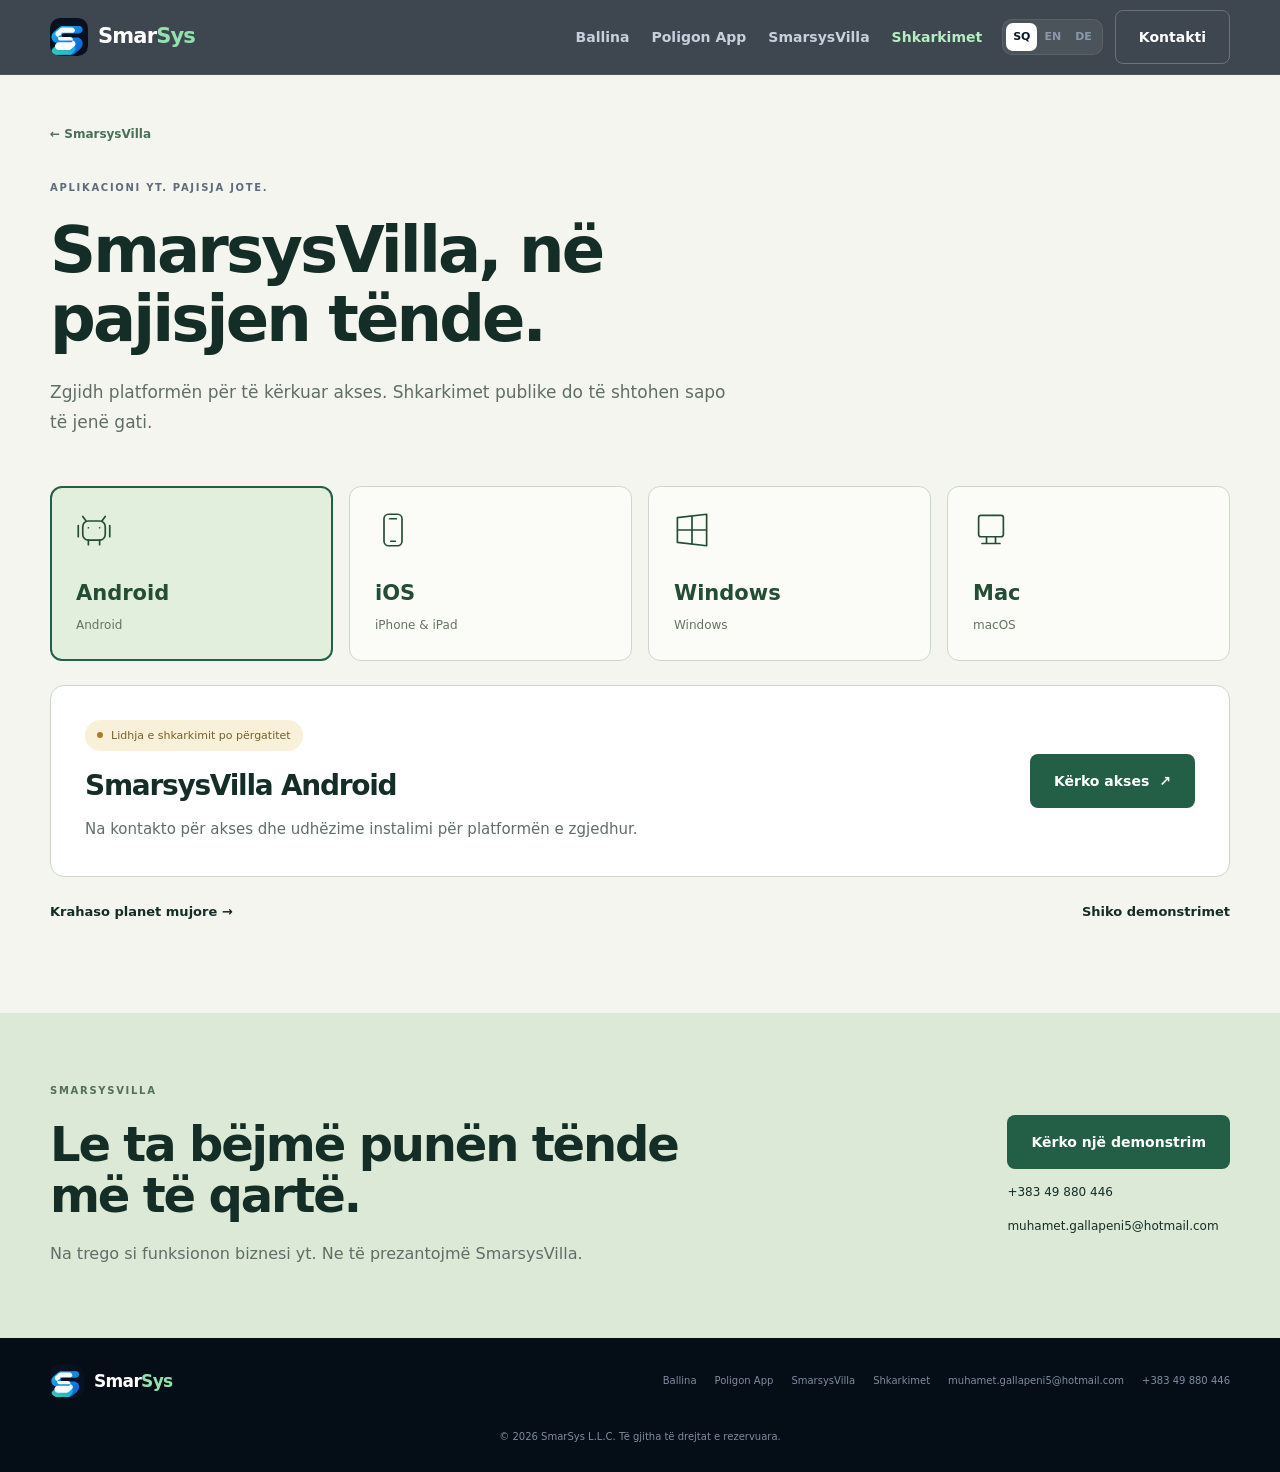
==== downloads.html @ 739d5912 "add villas info" ====
<!doctype html>
<html lang="sq">
<head>
  <meta charset="utf-8" />
  <meta name="viewport" content="width=device-width,initial-scale=1" />
  <meta name="theme-color" content="#07111f" />
  <meta name="description" content="Zgjidh Android, iOS, Windows ose Mac dhe kërko akses në SmarsysVilla." />
  <meta property="og:title" content="SmarsysVilla | Android, iOS, Windows & Mac" />
  <meta property="og:description" content="Zgjidh Android, iOS, Windows ose Mac dhe kërko akses në SmarsysVilla." />
  <meta property="og:type" content="website" />
  <meta property="og:image" content="assets/villa/desktop.jpg" />
  <title>SmarsysVilla | Android, iOS, Windows & Mac</title>
  <link rel="icon" href="assets/logo-mark.svg" type="image/svg+xml" />
  <link rel="stylesheet" href="assets/styles.css" />
  <link rel="stylesheet" href="assets/marketing.css" />
</head>
<body class="marketing-page">
  <a class="skip-link" href="#main">Skip to content</a>

  <header class="site-header" id="top">
    <div class="container nav-wrap">
      <a class="brand" href="index.html" aria-label="SmarSys home">
        <img src="assets/logo-mark.svg" alt="SmarSys logo" width="38" height="38" />
        <span>Smar<span class="brand-accent">Sys</span></span>
      </a>

      <nav class="desktop-nav" aria-label="Primary navigation"><a href="index.html" data-i18n="navHome">Ballina</a><a href="poligon.html">Poligon App</a><a href="villa.html">SmarsysVilla</a><a href="downloads.html" aria-current="page" data-i18n="downloadsNav">Shkarkimet</a></nav>

      <div class="nav-actions">
        <div class="language-switcher" aria-label="Language selector">
          <button type="button" data-lang="sq" class="active">SQ</button>
          <button type="button" data-lang="en">EN</button>
          <button type="button" data-lang="de">DE</button>
        </div>
        <a class="btn btn-small btn-outline desktop-cta" href="#contact" data-i18n="navContact">Kontakti</a>
        <button class="menu-toggle" type="button" aria-label="Open menu" aria-expanded="false">
          <span></span><span></span>
        </button>
      </div>
    </div>

    <div class="mobile-menu" hidden><a href="index.html" data-i18n="navHome">Ballina</a><a href="poligon.html">Poligon App</a><a href="villa.html">SmarsysVilla</a><a href="downloads.html" aria-current="page" data-i18n="downloadsNav">Shkarkimet</a><a href="#contact" data-i18n="navContact">Kontakti</a></div>
  </header>

  <main id="main"><section class="download-section"><div class="container"><a class="back-link" href="villa.html">← SmarsysVilla</a><div class="section-heading"><div class="eyebrow light"><span data-i18n="downloadEyebrow">APLIKACIONI YT. PAJISJA JOTE.</span></div><h1 data-i18n="downloadTitle">SmarsysVilla, në pajisjen tënde.</h1><p data-i18n="downloadLead">Zgjidh platformën për të kërkuar akses. Shkarkimet publike do të shtohen sapo të jenë gati.</p></div><div class="platform-grid" role="group" aria-label="Platform"><button class="platform-choice selected" type="button" data-platform="android" aria-pressed="true"><span class="platform-icon" aria-hidden="true"><svg viewBox="0 0 32 32" width="36" height="36" fill="none" stroke="currentColor" stroke-width="1.5" stroke-linecap="round" stroke-linejoin="round"><rect x="6" y="8" width="20" height="17" rx="5"/><path d="m9 8-3-4m17 4 3-4M11 14h.01M21 14h.01M11 25v4m10-4v4M2 12v10m28-10v10"/></svg></span><strong>Android</strong><small>Android</small></button><button class="platform-choice" type="button" data-platform="ios" aria-pressed="false"><span class="platform-icon" aria-hidden="true"><svg viewBox="0 0 32 32" width="36" height="36" fill="none" stroke="currentColor" stroke-width="1.5" stroke-linecap="round" stroke-linejoin="round"><rect x="8" y="2" width="16" height="28" rx="4"/><path d="M13 6h6m-5 20h4"/></svg></span><strong>iOS</strong><small>iPhone & iPad</small></button><button class="platform-choice" type="button" data-platform="windows" aria-pressed="false"><span class="platform-icon" aria-hidden="true"><svg viewBox="0 0 32 32" width="36" height="36" fill="none" stroke="currentColor" stroke-width="1.5" stroke-linecap="round" stroke-linejoin="round"><path d="M3 5 29 2v28L3 27ZM16 4v24M3 16h26"/></svg></span><strong>Windows</strong><small>Windows</small></button><button class="platform-choice" type="button" data-platform="mac" aria-pressed="false"><span class="platform-icon" aria-hidden="true"><svg viewBox="0 0 32 32" width="36" height="36" fill="none" stroke="currentColor" stroke-width="1.5" stroke-linecap="round" stroke-linejoin="round"><rect x="5" y="3" width="22" height="19" rx="2"/><path d="M12 22v6m8-6v6M8 28h16"/></svg></span><strong>Mac</strong><small>macOS</small></button></div><div class="download-panel"><div><span class="availability"><i></i><span data-i18n="downloadPending">Lidhja e shkarkimit po përgatitet</span></span><h2>SmarsysVilla <span id="platform-name">Android</span></h2><p data-i18n="downloadPanelText">Na kontakto për akses dhe udhëzime instalimi për platformën e zgjedhur.</p></div><a id="platform-request" class="btn btn-primary" href="mailto:muhamet.gallapeni5@hotmail.com?subject=SmarsysVilla%20Android%20access"><span data-i18n="requestAccess">Kërko akses</span> ↗</a><span id="platform-announcement" class="sr-only" role="status"></span></div><div class="download-bottom"><a href="villa.html#pricing"><span data-i18n="comparePlans">Krahaso planet mujore →</span></a><a href="villa.html#demos" data-i18n="villaWatch">Shiko demonstrimet</a></div></div></section><section class="villa-contact" id="contact"><div class="container"><div><div class="eyebrow">SMARSYSVILLA</div><h2 data-i18n="villaCta">Le ta bëjmë punën tënde më të qartë.</h2><p data-i18n="villaCtaLead">Na trego si funksionon biznesi yt. Ne të prezantojmë SmarsysVilla.</p></div><div class="villa-contact-actions"><a class="btn btn-primary" href="mailto:muhamet.gallapeni5@hotmail.com?subject=SmarsysVilla%20Demo"><span data-i18n="villaRequestDemo">Kërko një demonstrim</span></a><a href="tel:+38349880446">+383 49 880 446</a><a href="mailto:muhamet.gallapeni5@hotmail.com">muhamet.gallapeni5@hotmail.com</a></div></div></section></main>

  <footer>
    <div class="container footer-grid">
      <a class="brand footer-brand" href="index.html"><img src="assets/logo-mark.svg" alt="SmarSys logo" width="34" height="34" /><span>Smar<span class="brand-accent">Sys</span></span></a>
      <p><span>© <span id="year"></span> SmarSys L.L.C.</span> <span data-i18n="footerRights">Të gjitha të drejtat e rezervuara.</span></p>
      <div class="footer-links"><a href="index.html" data-i18n="navHome">Ballina</a><a href="poligon.html">Poligon App</a><a href="villa.html">SmarsysVilla</a><a href="downloads.html" aria-current="page" data-i18n="downloadsNav">Shkarkimet</a><a href="mailto:muhamet.gallapeni5@hotmail.com">muhamet.gallapeni5@hotmail.com</a><a href="tel:+38349880446">+383 49 880 446</a></div>
    </div>
  </footer>

  <script src="assets/marketing-content.js" defer></script>
  <script src="assets/app.js" defer></script>
  <script src="assets/marketing.js" defer></script>
</body>
</html>
---- assets/styles.css ----
:root{
  --bg:#f5f7fa;--surface:#fff;--ink:#0b1625;--muted:#667386;--line:#dfe5ec;
  --navy:#07111f;--navy-2:#0c1b2e;--accent:#33d0a5;--accent-2:#79f2cc;
  --shadow:0 24px 70px rgba(6,17,31,.16);--radius:24px;--container:1180px;
}
*{box-sizing:border-box}html{scroll-behavior:smooth}body{margin:0;font-family:Inter,ui-sans-serif,system-ui,-apple-system,BlinkMacSystemFont,"Segoe UI",sans-serif;background:var(--bg);color:var(--ink);line-height:1.6;-webkit-font-smoothing:antialiased}img,video{max-width:100%;display:block}a{color:inherit;text-decoration:none}button{font:inherit}.container{width:min(var(--container),calc(100% - 40px));margin-inline:auto}.skip-link{position:fixed;left:12px;top:-60px;background:#fff;padding:10px 14px;border-radius:10px;z-index:1000}.skip-link:focus{top:12px}.site-header{position:fixed;inset:0 0 auto;z-index:100;background:rgba(7,17,31,.77);backdrop-filter:blur(18px);border-bottom:1px solid rgba(255,255,255,.07)}.nav-wrap{height:74px;display:flex;align-items:center;justify-content:space-between;gap:24px}.brand{display:flex;align-items:center;gap:10px;color:#fff;font-weight:800;font-size:21px;letter-spacing:-.04em}.brand img{border-radius:10px}.brand-accent{color:var(--accent)}.desktop-nav{display:flex;gap:30px;margin-left:auto}.desktop-nav a{color:#c6d0dc;font-size:14px;font-weight:650;transition:.2s}.desktop-nav a:hover{color:#fff}.nav-actions{display:flex;align-items:center;gap:12px}.language-switcher{display:flex;padding:3px;background:rgba(255,255,255,.07);border:1px solid rgba(255,255,255,.08);border-radius:10px}.language-switcher button{border:0;background:transparent;color:#8998aa;font-size:11px;font-weight:800;padding:5px 7px;border-radius:7px;cursor:pointer}.language-switcher button.active{background:#fff;color:#0a1726}.btn{display:inline-flex;align-items:center;justify-content:center;gap:10px;border-radius:12px;padding:13px 19px;font-size:14px;font-weight:800;transition:.25s;border:1px solid transparent}.btn:hover{transform:translateY(-2px)}.btn-small{padding:9px 14px}.btn-outline{border-color:rgba(255,255,255,.24);color:#fff}.btn-primary{background:var(--accent);color:#05221b;box-shadow:0 12px 30px rgba(51,208,165,.21)}.btn-ghost{border-color:rgba(255,255,255,.2);color:#fff}.btn-light{background:#fff;color:#081423}.menu-toggle{display:none;background:transparent;border:0;width:40px;height:40px;padding:9px;cursor:pointer}.menu-toggle span{display:block;height:2px;background:#fff;margin:6px 0}.mobile-menu{background:#0a1727;padding:8px 20px 18px;border-top:1px solid rgba(255,255,255,.08)}.mobile-menu a{display:block;color:#dbe3eb;padding:11px 0;border-bottom:1px solid rgba(255,255,255,.06)}
.section-dark{background:var(--navy);color:#fff}.hero{min-height:760px;padding:150px 0 95px;position:relative;overflow:hidden}.hero:before{content:"";position:absolute;inset:0;background-image:linear-gradient(rgba(255,255,255,.025) 1px,transparent 1px),linear-gradient(90deg,rgba(255,255,255,.025) 1px,transparent 1px);background-size:44px 44px;mask-image:linear-gradient(to bottom,black,transparent 90%)}.hero-glow{position:absolute;border-radius:50%;filter:blur(80px);opacity:.2}.hero-glow-one{width:420px;height:420px;background:#2ce3b1;right:-140px;top:180px}.hero-glow-two{width:280px;height:280px;background:#1661ff;left:-160px;top:210px}.hero-grid{position:relative;display:grid;grid-template-columns:.95fr 1.2fr;gap:68px;align-items:center}.eyebrow{display:flex;align-items:center;gap:9px;color:#a9b8c8;text-transform:uppercase;letter-spacing:.16em;font-size:11px;font-weight:800;margin-bottom:20px}.eyebrow.light{color:#5d6b7d}.dot{width:7px;height:7px;background:var(--accent);border-radius:50%;box-shadow:0 0 0 5px rgba(51,208,165,.12)}.hero h1{font-size:clamp(44px,5.7vw,74px);line-height:1.02;letter-spacing:-.055em;margin:0 0 26px;max-width:720px}.gradient-text{background:linear-gradient(100deg,#fff 0%,#8df7d8 60%,#54ddba 100%);-webkit-background-clip:text;color:transparent}.hero-lead{font-size:18px;color:#aab7c5;max-width:620px;margin:0 0 32px}.hero-actions{display:flex;gap:12px;flex-wrap:wrap}.hero-meta{display:flex;gap:24px;flex-wrap:wrap;margin-top:30px;color:#8fa0b2;font-size:12px}.hero-meta span{display:flex;gap:7px;align-items:center}.hero-meta i{font-style:normal;color:var(--accent)}.hero-product{position:relative;padding:35px 0}.product-window{background:#fff;border:1px solid rgba(255,255,255,.15);border-radius:18px;overflow:hidden;box-shadow:0 40px 100px rgba(0,0,0,.45);transform:perspective(1200px) rotateY(-3deg) rotateX(1deg)}.window-bar{height:42px;background:#eaf0f5;display:flex;align-items:center;padding:0 14px;color:#657487;font-size:11px;font-weight:700;position:relative}.window-dots{display:flex;gap:5px;margin-right:auto}.window-dots span{width:8px;height:8px;border-radius:50%;background:#b8c2cd}.window-status{margin-left:auto;display:flex;align-items:center;gap:5px}.window-status i{width:6px;height:6px;border-radius:50%;background:#33c97c}.product-window img{aspect-ratio:16/9;object-fit:cover}.floating-card{position:absolute;background:rgba(10,24,40,.94);border:1px solid rgba(255,255,255,.13);box-shadow:0 18px 45px rgba(0,0,0,.28);backdrop-filter:blur(15px);border-radius:14px;padding:12px 14px;color:#fff;display:flex;align-items:center;gap:11px}.floating-card strong{display:block;font-size:12px}.floating-card small{display:block;color:#8fa0b2;font-size:10px;margin-top:2px}.nfc-card{right:-18px;bottom:5px}.speed-card{left:-28px;top:7px}.feature-icon.mini{width:28px;height:28px;border-radius:8px;font-size:12px}.pulse{width:7px;height:7px;border-radius:50%;background:var(--accent);box-shadow:0 0 0 6px rgba(51,208,165,.12)}.speed-number{font-size:26px;font-weight:900;color:var(--accent);letter-spacing:-.07em}.proof-strip{background:#0b1829;color:#fff;border-top:1px solid rgba(255,255,255,.06)}.proof-grid{display:grid;grid-template-columns:repeat(3,1fr)}.proof-grid>div{padding:27px 28px;border-right:1px solid rgba(255,255,255,.07)}.proof-grid>div:first-child{padding-left:0}.proof-grid>div:last-child{border-right:0}.proof-grid strong{display:block;font-size:13px}.proof-grid span{display:block;color:#7f90a3;font-size:11px;margin-top:3px}
.section{padding:105px 0}.split-heading{display:grid;grid-template-columns:1.1fr .75fr;gap:80px;align-items:end;margin-bottom:48px}.split-heading h2,.center-heading h2,.nfc-copy h2,.company-copy h2{font-size:clamp(34px,4.2vw,56px);line-height:1.07;letter-spacing:-.045em;margin:0}.split-heading>p,.section-lead,.company-copy>p{color:var(--muted);font-size:16px;margin:0}.product-story{display:grid;grid-template-columns:1fr 1fr;gap:20px}.story-card{background:#fff;border:1px solid var(--line);border-radius:var(--radius);overflow:hidden;box-shadow:0 12px 34px rgba(25,40,58,.06)}.story-large{grid-column:1/-1;display:grid;grid-template-columns:.7fr 1.3fr;align-items:center}.story-copy{padding:32px}.story-card h3{font-size:22px;margin:8px 0 10px;letter-spacing:-.025em}.story-card p{color:var(--muted);margin:0;font-size:14px}.story-card img{width:100%;aspect-ratio:16/9;object-fit:cover;border-top:1px solid var(--line)}.story-large img{height:100%;border-left:1px solid var(--line);border-top:0}.step-number{font-size:12px;color:#2d987d;font-weight:900;letter-spacing:.12em}
.nfc-section{background:#edf3f3;overflow:hidden}.nfc-grid{display:grid;grid-template-columns:1fr 1fr;gap:100px;align-items:center}.phone-scene{position:relative;min-height:530px;display:flex;align-items:center;justify-content:center}.phone{width:252px;background:#07111f;border-radius:38px;padding:10px;box-shadow:0 28px 80px rgba(8,23,36,.23);border:1px solid #29394c}.phone-screen{height:500px;background:linear-gradient(165deg,#101f31,#081321);border-radius:30px;color:#fff;padding:18px;display:flex;flex-direction:column;align-items:center;position:relative}.phone-speaker{position:absolute;z-index:2;width:72px;height:20px;background:#07111f;border-radius:0 0 14px 14px;top:10px}.phone-top{width:100%;display:flex;justify-content:space-between;font-size:8px;color:#8393a5}.nfc-wave{width:145px;height:180px;position:relative;margin:48px 0 16px;display:flex;align-items:center;justify-content:center}.nfc-wave>span{position:absolute;border:1px solid rgba(51,208,165,.28);border-radius:50%}.nfc-wave>span:nth-child(1){width:170px;height:170px}.nfc-wave>span:nth-child(2){width:125px;height:125px}.nfc-wave>span:nth-child(3){width:86px;height:86px}.id-mini{width:120px;height:76px;border-radius:9px;background:#e9edf2;color:#142235;display:grid;grid-template-columns:36px 1fr;gap:9px;padding:9px;box-shadow:0 10px 30px rgba(0,0,0,.3);z-index:2;transform:rotate(-6deg)}.id-photo{background:linear-gradient(#9aa9ba,#cad3dc);border-radius:5px}.id-mini b{display:block;font-size:9px}.id-mini i{display:block;height:3px;background:#a9b5c2;margin-top:5px;border-radius:3px}.phone-screen>strong{font-size:16px}.phone-screen>small{color:#94a4b5;margin-top:4px}.phone-success{position:absolute;bottom:24px;left:18px;right:18px;background:rgba(51,208,165,.12);border:1px solid rgba(51,208,165,.22);padding:10px 12px;border-radius:10px;display:flex;align-items:center;gap:9px;font-size:10px;color:#bdfae8}.phone-success>span:first-child{background:var(--accent);color:#042019;width:20px;height:20px;border-radius:50%;display:grid;place-items:center;font-weight:900}.connection-line{position:absolute;width:220px;height:1px;background:linear-gradient(90deg,var(--accent),transparent);left:54%;top:49%}.connection-line span{position:absolute;width:7px;height:7px;background:var(--accent);border-radius:50%;left:30%;top:-3px;box-shadow:0 0 0 8px rgba(51,208,165,.13)}.desktop-chip{position:absolute;right:0;bottom:70px;background:#fff;border:1px solid #dbe3e8;box-shadow:var(--shadow);border-radius:16px;padding:14px 18px;display:flex;align-items:center;gap:10px;min-width:230px}.desktop-chip img{width:34px;height:34px}.desktop-chip strong{display:block;font-size:12px}.desktop-chip small{display:block;font-size:10px;color:var(--muted);margin-top:2px}.nfc-copy .section-lead{margin:22px 0 32px}.feature-list{display:grid;gap:20px}.feature-list>div{display:grid;grid-template-columns:34px 1fr;gap:13px}.feature-check{width:30px;height:30px;display:grid;place-items:center;border-radius:9px;background:#d8f7ed;color:#0b6a55;font-weight:900}.feature-list strong{font-size:14px}.feature-list p{font-size:13px;color:var(--muted);margin:3px 0 0}
.feature-section{background:#fff}.center-heading{text-align:center;max-width:750px;margin:0 auto 48px}.center-heading .eyebrow{justify-content:center}.center-heading p{color:var(--muted);margin:16px auto 0;max-width:610px}.features-grid{display:grid;grid-template-columns:repeat(3,1fr);gap:16px}.feature-card{padding:28px;border:1px solid var(--line);border-radius:20px;background:#fbfcfd;transition:.25s}.feature-card:hover{transform:translateY(-4px);box-shadow:0 18px 45px rgba(14,29,48,.08)}.feature-icon{width:42px;height:42px;display:grid;place-items:center;background:#e2f8f2;color:#0b8066;border-radius:12px;font-weight:900}.feature-card h3{font-size:16px;margin:18px 0 8px}.feature-card p{margin:0;color:var(--muted);font-size:13px}
.demo-section{background:#f3f6f9}.video-shell{position:relative;background:#07111f;border-radius:25px;padding:12px;box-shadow:0 25px 70px rgba(12,25,40,.18)}.video-shell video{width:100%;border-radius:16px;background:#000;aspect-ratio:16/9}.video-label{position:absolute;left:28px;top:28px;background:rgba(5,14,25,.8);color:#d6e1eb;padding:7px 10px;border-radius:8px;font-size:10px;font-weight:700;backdrop-filter:blur(10px);display:flex;align-items:center;gap:7px}.live-dot{width:6px;height:6px;background:var(--accent);border-radius:50%}
.company-section{background:#07111f;color:#fff}.company-grid{display:grid;grid-template-columns:1fr .9fr;gap:100px;align-items:center}.company-copy>p{color:#91a0b1;margin:22px 0 28px;max-width:570px}.text-link{display:inline-flex;gap:10px;color:var(--accent);font-weight:800;font-size:13px}.company-panel{background:linear-gradient(140deg,#0d1d30,#0a1728);border:1px solid rgba(255,255,255,.08);border-radius:24px;padding:28px;display:grid;grid-template-columns:1fr 1fr;gap:14px}.company-mark{grid-column:1/-1;display:flex;align-items:center;gap:12px;padding-bottom:24px;border-bottom:1px solid rgba(255,255,255,.07);font-size:20px;font-weight:900}.company-mark img{width:40px}.company-mark .company-full-logo{width:min(100%,260px);height:auto}.company-stat{background:rgba(255,255,255,.035);padding:20px;border-radius:15px}.company-stat span{font-size:34px;font-weight:900;color:var(--accent);letter-spacing:-.05em}.company-stat p{margin:2px 0 0;color:#8fa0b2;font-size:11px}.company-domain{grid-column:1/-1;background:#fff;color:#0a1726;padding:13px 16px;border-radius:13px;font-size:13px;font-weight:900;letter-spacing:.08em;text-align:center}.cta-section{background:#07111f;padding:0 0 85px}.cta-box{background:var(--accent);border-radius:26px;padding:45px 50px;display:flex;justify-content:space-between;align-items:center;gap:50px;box-shadow:0 25px 70px rgba(0,0,0,.17)}.cta-kicker{text-transform:uppercase;font-size:10px;font-weight:900;letter-spacing:.14em;color:#0c6c58}.cta-box h2{font-size:clamp(30px,4vw,48px);letter-spacing:-.045em;line-height:1.05;margin:8px 0 11px;max-width:690px}.cta-box p{margin:0;color:#165c4e}.cta-actions{display:flex;flex-direction:column;gap:9px;align-items:center;flex:0 0 auto}.cta-actions small{font-size:10px;color:#145849}footer{background:#050d17;color:#7d8da0;padding:26px 0}.footer-grid{display:grid;grid-template-columns:1fr auto 1fr;align-items:center;gap:30px}.footer-grid p{font-size:10px;text-align:center}.footer-brand{font-size:17px}.footer-links{display:flex;gap:18px;justify-content:flex-end;font-size:10px}.footer-links a:hover{color:#fff}
.reveal{opacity:0;transform:translateY(18px);transition:opacity .65s ease,transform .65s ease}.reveal.in-view{opacity:1;transform:none}.reveal-delay{transition-delay:.12s}

.trusted-section{background:#f7fafc;padding:18px 0 0}.trusted-box{background:#fff;border:1px solid var(--line);box-shadow:0 14px 40px rgba(14,29,48,.06);border-radius:24px;padding:26px 30px;display:flex;align-items:center;justify-content:space-between;gap:24px}.trusted-box h2{font-size:clamp(28px,3vw,40px);letter-spacing:-.04em;margin:0 0 8px}.trusted-box p{margin:0;color:var(--muted);max-width:720px}.client-badge{display:flex;flex-direction:column;align-items:flex-start;background:linear-gradient(135deg,#07111f,#123158);color:#fff;padding:20px 24px;border-radius:18px;min-width:250px;box-shadow:0 18px 38px rgba(8,23,36,.18)}.client-badge strong{font-size:22px;letter-spacing:-.02em}.client-badge span{color:#b9d4f2;font-size:13px;margin-top:4px}
.mini-list{margin:18px 0 0;padding-left:18px;color:var(--muted)}.mini-list li{margin:8px 0}.story-media-duo{display:grid;grid-template-columns:1.15fr .85fr;height:100%;border-left:1px solid var(--line);background:#f8fbfd}.duo-shot,.duo-device{display:flex;flex-direction:column;justify-content:center;align-items:center;min-height:100%}.duo-shot{border-right:1px solid var(--line);background:#fff}.duo-shot img{width:100%;height:100%;object-fit:contain;background:#fff}.duo-device{padding:18px;background:linear-gradient(180deg,#f8fbfd 0%,#eef4f8 100%)}.duo-device img{max-width:100%;height:auto;border-radius:18px;box-shadow:0 14px 34px rgba(14,29,48,.08)}.duo-device-caption{padding-top:14px;text-align:center}.duo-device-caption strong{display:block;font-size:16px;letter-spacing:-.02em;color:var(--ink)}.duo-device-caption small{display:block;margin-top:4px;color:var(--muted);font-size:12px}.signature-story .story-copy{padding-right:28px}
.contact-channels{display:grid;grid-template-columns:1fr 1fr;gap:10px;width:100%;margin-top:8px}.contact-pill{display:flex;align-items:center;gap:12px;background:rgba(255,255,255,.28);border:1px solid rgba(7,17,31,.08);border-radius:14px;padding:12px 14px;min-width:0}.contact-pill b{display:block;font-size:13px;color:#092033}.contact-pill small{display:block;font-size:11px;color:#144a40}.contact-icon{width:34px;height:34px;border-radius:12px;display:grid;place-items:center;font-weight:900;color:#fff;flex:0 0 34px}.contact-pill.email .contact-icon{background:#0ea5e9}.contact-pill.phone .contact-icon{background:#2563eb}.contact-pill.whatsapp .contact-icon{background:#22c55e}.contact-pill.viber .contact-icon{background:#7c3aed}
@media(max-width:980px){.desktop-nav,.desktop-cta{display:none}.menu-toggle{display:block}.hero{padding-top:125px}.hero-grid,.nfc-grid,.company-grid,.story-media-duo{grid-template-columns:1fr;gap:55px}.hero-product{max-width:760px}.split-heading{grid-template-columns:1fr;gap:18px}.story-large{display:block}.story-large img{border-left:0;border-top:1px solid var(--line)}.nfc-grid{gap:30px}.features-grid{grid-template-columns:repeat(2,1fr)}.company-panel{max-width:580px}.cta-box{align-items:flex-start}.proof-grid{grid-template-columns:1fr 1fr 1fr}.trusted-box{flex-direction:column;align-items:flex-start}.client-badge{min-width:0;width:100%}.contact-channels{grid-template-columns:1fr}.story-media-duo{gap:0}.duo-shot,.duo-device{min-height:auto}.duo-shot{border-right:0;border-bottom:1px solid var(--line)}}
@media(max-width:700px){.container{width:min(100% - 28px,var(--container))}.site-header .container{width:calc(100% - 24px)}.nav-wrap{height:66px}.brand{font-size:18px}.brand img{width:32px}.language-switcher button{padding:5px}.hero{min-height:auto;padding:112px 0 72px}.hero-grid{gap:42px}.hero h1{font-size:46px}.hero-lead{font-size:16px}.hero-actions .btn{width:100%}.hero-meta{gap:12px}.hero-meta>span{width:100%}.product-window{transform:none}.floating-card{display:none}.proof-grid{grid-template-columns:1fr}.proof-grid>div{padding:18px 0;border-right:0;border-bottom:1px solid rgba(255,255,255,.07)}.proof-grid>div:last-child{border-bottom:0}.section{padding:78px 0}.split-heading{margin-bottom:32px}.product-story{grid-template-columns:1fr}.story-large{grid-column:auto}.story-copy{padding:24px}.nfc-grid{grid-template-columns:1fr}.phone-scene{min-height:500px;transform:scale(.9);margin:-30px}.desktop-chip{right:-10px}.features-grid{grid-template-columns:1fr}.video-shell{padding:6px;border-radius:18px}.video-shell video{border-radius:13px}.video-label{left:15px;top:15px}.company-grid{gap:45px}.company-panel{grid-template-columns:1fr 1fr;padding:20px}.cta-section{padding-bottom:55px}.cta-box{padding:31px 24px;flex-direction:column;gap:27px}.cta-actions{width:100%;align-items:stretch}.cta-actions .btn{width:100%}.cta-actions small{text-align:center}.footer-grid{grid-template-columns:1fr;text-align:center}.footer-brand{justify-content:center}.footer-links{justify-content:center;flex-wrap:wrap}.footer-grid p{order:3}.center-heading{text-align:left}.center-heading .eyebrow{justify-content:flex-start}.trusted-box{padding:22px 18px}.contact-pill{padding:11px 12px}.story-media-duo{border-left:0}.duo-device{padding:14px}.duo-device-caption{padding-top:10px}}
@media(prefers-reduced-motion:reduce){html{scroll-behavior:auto}.reveal{opacity:1;transform:none;transition:none}.btn,.feature-card{transition:none}}

.cta-actions small a{color:inherit;text-decoration:underline}.footer-links a[href^="tel:"]{white-space:nowrap}

.product-catalog{display:grid;grid-template-columns:repeat(2,minmax(0,1fr));gap:28px}.catalog-card{border:1px solid var(--line);border-radius:24px;overflow:hidden;background:#fff;display:flex;flex-direction:column}.catalog-image{display:block;aspect-ratio:16/10;background:#101c2d;overflow:hidden}.catalog-image img{width:100%;height:100%;object-fit:cover;object-position:top}.catalog-copy{padding:32px;display:flex;flex-direction:column;align-items:flex-start;gap:20px;flex:1}.catalog-copy h2{font-size:32px;margin:0}.catalog-copy p{margin:0;line-height:1.7;color:#526174}.catalog-copy .btn{margin-top:auto}.villa-art{aspect-ratio:16/10;background:linear-gradient(135deg,#0c2633,#163e43);display:flex;flex-direction:column;align-items:center;justify-content:center;color:#b5edcc;font-size:24px;gap:12px}.villa-symbol{font-size:110px;line-height:1}.id-video{max-width:600px;margin:auto}.id-video video{width:100%;max-height:75vh;object-fit:contain;background:#07111f}.video-note{text-align:center;color:#526174;margin-top:20px}.video-label{pointer-events:none}.villa-hero{min-height:65vh}.hero>.container{position:relative}.hero>.container h1{max-width:900px}@media(max-width:700px){.product-catalog{grid-template-columns:1fr}.catalog-copy{padding:24px}.villa-hero h1{font-size:clamp(32px,9vw,46px)}}
---- assets/marketing.css ----
.marketing-page{--bg:#f5f5ef;--ink:#142d26;--muted:#5f6e67;--accent:#91e2af;--line:#dce2d8;background:var(--bg)}
.marketing-page h1,.marketing-page h2,.marketing-page h3{letter-spacing:-.045em;line-height:1.08}.marketing-page p{line-height:1.75}.marketing-page .btn{border-radius:8px;padding:15px 23px}.marketing-page .btn-primary{background:#225f46;color:#fff;box-shadow:none}.marketing-page .btn-primary:hover{background:#174a35}.marketing-page .btn-paper{color:#183d2d;border:1px solid #bac9bd;background:transparent}.marketing-page .section-heading{max-width:800px;margin-bottom:48px}.section-heading h2,.faq-layout>h2{font-size:clamp(32px,4vw,50px);margin:0 0 20px}.section-heading>p{color:var(--muted);max-width:680px;font-size:17px;margin:0}.marketing-page .eyebrow{font-size:10px;letter-spacing:.17em}.marketing-page a:focus-visible,.marketing-page button:focus-visible,.marketing-page summary:focus-visible,.marketing-page input:focus-visible{outline:3px solid #ce9b42;outline-offset:5px}.marketing-page section[id]{scroll-margin-top:100px}.villa-intro{padding:145px 0 60px;overflow:hidden;background:radial-gradient(ellipse at 85% 80%,#e0ecdb 0,transparent 60%),#f5f5ef}.intro-copy{max-width:820px;margin:auto;text-align:center}.intro-copy .eyebrow{justify-content:center}.intro-copy h1{font-size:clamp(44px,5.5vw,76px);margin:0 0 26px;line-height:1.03}.intro-copy>p{font-size:18px;color:var(--muted);max-width:660px;margin:0 auto 28px}.intro-copy .hero-actions{justify-content:center}.starting-price{display:flex;justify-content:center;gap:16px;flex-wrap:wrap;font-size:12px;margin:23px 0 48px;color:#53665a}.starting-price a{font-weight:700;color:#225f46}.villa-showcase{position:relative;width:92%;margin:0 0 0 1%;padding-bottom:35px}.showcase-label{display:flex;gap:12px;align-items:center;font-size:12px;font-weight:700;background:#183a2d;color:#e2eddf;padding:14px 20px;border-radius:14px 14px 0 0}.showcase-label>span:last-child{margin-left:auto;font-size:10px;letter-spacing:.1em}.desktop-preview{border:6px solid #183a2d;border-top:0;border-radius:0 0 12px 12px;overflow:hidden;box-shadow:0 28px 65px #173a2920}.desktop-preview img{width:100%;height:auto}.mobile-preview{position:absolute;width:21%;right:-7%;bottom:0;padding:6px;background:#183a2d;border-radius:25px;box-shadow:0 15px 45px #143d2940;overflow:hidden}.mobile-preview img{border-radius:19px;width:100%;height:auto}.showcase-caption{font-size:11px;color:#65756a;margin-top:14px;text-align:center}.benefit-grid{display:grid;grid-template-columns:repeat(3,1fr);gap:36px}.benefit-grid article{border-top:1px solid #b8c8b7;padding-top:22px}.benefit-number{color:#558367;font-size:12px;font-weight:800}.benefit-grid h3{font-size:26px;margin:30px 0 16px}.benefit-grid p{color:var(--muted);font-size:15px;margin:0}.villa-features{padding-top:70px}.villa-demos{background:#e9eee5}.demo-layout{display:grid;grid-template-columns:minmax(0,1.75fr) minmax(0,.65fr);gap:42px;align-items:start}.demo-header{margin-bottom:20px}.demo-header>span{font-size:10px;letter-spacing:.15em;color:#5f7a65;font-weight:800}.demo-header h3{font-size:24px;margin:12px 0}.desktop-demo video{width:100%;aspect-ratio:1916/976;background:#102c20;border-radius:12px;border:6px solid #163e2b;box-shadow:0 14px 40px #12312518}.mobile-demo video{width:100%;max-height:640px;aspect-ratio:464/1024;background:#102c20;border-radius:20px;border:6px solid #163e2b;object-fit:contain}.media-link{display:inline-block;font-size:12px;font-weight:700;color:#245b40;margin-top:16px}.demo-summary{padding:20px 0;max-width:500px;color:var(--muted);font-size:16px}.villa-pricing{background:#143b2b;color:#eef5e9}.villa-pricing .section-heading>p,.villa-pricing .eyebrow{color:#b2cbb9}.device-counter{display:flex;align-items:center;gap:26px;margin-bottom:30px}.device-counter label{font-weight:650;font-size:14px}.device-counter>div{display:flex;border:1px solid #689079;border-radius:8px;overflow:hidden}.device-counter button{border:0;background:#214c38;color:white;cursor:pointer;padding:6px 16px;font-size:24px}.device-counter input{width:62px;background:#f5f5ef;color:#143b2b;border:0;text-align:center;font:700 18px inherit;-moz-appearance:textfield}.device-counter input::-webkit-inner-spin-button{appearance:none}.pricing-grid{display:grid;grid-template-columns:1fr 1fr;gap:24px}.price-card{background:#f5f5ef;color:#193e2d;padding:36px;border-radius:14px}.cloud-card{background:#dcebd7}.plan-tag{font-size:22px;font-weight:750}.price-card>p{color:#56695c;margin:12px 0}.price{display:flex;gap:12px;align-items:baseline;margin-top:28px}.price output{font-size:68px;font-weight:650;letter-spacing:-.06em;line-height:1.1}.price>span{color:#5d7163;font-size:14px}.price-card p.base-price{font-size:12px}.plan-rule{border-top:1px solid #c1d2c1;padding-top:22px;margin:24px 0;font-size:14px}.price-card .btn{width:100%}.price-footnote{font-size:12px;color:#b5cebb;margin:24px 0 0}.faq-layout{display:grid;grid-template-columns:.75fr 1.25fr;gap:65px}.faq-layout details{border-bottom:1px solid #cdd9cc;padding:21px 0}.faq-layout details:first-child{border-top:1px solid #cdd9cc}.faq-layout summary{font-weight:650;cursor:pointer;list-style:none;padding-right:30px;position:relative}.faq-layout summary:after{content:'+';position:absolute;right:4px;font-size:22px;top:-4px}.faq-layout details[open] summary:after{content:'−'}.faq-layout details p{font-size:14px;color:var(--muted);margin-bottom:0}.villa-contact{background:#dbe9d6;padding:70px 0}.villa-contact>.container{display:flex;align-items:center;justify-content:space-between;gap:60px}.villa-contact .eyebrow{color:#526f58}.villa-contact h2{font-size:clamp(32px,4vw,48px);max-width:650px;margin:0 0 18px}.villa-contact p{color:var(--muted);max-width:600px;margin:0}.villa-contact-actions{display:flex;flex-direction:column;gap:14px;flex-shrink:0;font-size:12px;align-items:flex-start}.company-intro{padding:160px 0 90px;background:#112d24;color:#eef4e8;position:relative;overflow:hidden}.company-intro:after{content:'';position:absolute;width:440px;height:440px;border:1px solid #91e2af20;border-radius:50%;right:-150px;top:170px;box-shadow:0 0 0 80px #91e2af05,0 0 0 160px #91e2af04;pointer-events:none}.company-intro>.container{position:relative;z-index:1}.company-intro h1{font-size:clamp(44px,6vw,78px);max-width:900px;margin:0 0 28px}.company-intro p{font-size:19px;max-width:650px;color:#b7c9bc;margin:0 0 32px}.company-intro .btn{background:#a9e2ad;color:#133d29}.company-intro-note{margin-top:60px;padding-top:25px;border-top:1px solid #8bb69d30;letter-spacing:.06em;font-size:12px;color:#a6c3b1}.company-intro-note span{margin:0 20px;color:#659279}.marketing-page .catalog-card{border-radius:14px;background:#fdfdf9}.marketing-page .catalog-copy h2{font-size:34px}.marketing-page .catalog-image{aspect-ratio:16/9;display:flex;align-items:center;background:#e4eadf;padding:22px}.marketing-page .catalog-image img{height:auto;object-fit:contain;border-radius:6px;box-shadow:0 10px 30px #173a2920}.marketing-page .catalog-copy .media-link{margin:0}.download-section{padding:120px 0 90px;min-height:80vh}.back-link{display:inline-block;font-size:12px;font-weight:700;margin-bottom:36px;color:#4a7058}.download-section h1{font-size:clamp(40px,5vw,64px);margin:0 0 24px}.platform-grid{display:grid;grid-template-columns:repeat(4,1fr);gap:16px;margin-bottom:24px}.platform-choice{background:#fbfcf7;border:1px solid #cbd7c8;padding:25px;border-radius:12px;cursor:pointer;color:#244d35;display:flex;flex-direction:column;align-items:flex-start;text-align:left;transition:background .2s,border-color .2s}.platform-choice:hover{background:#e4eedf}.platform-choice.selected{border:2px solid #225f46;padding:24px;background:#e2efdc}.platform-icon{font-size:38px;height:65px;line-height:1}.platform-choice strong{font-size:21px}.platform-choice small{color:#627361;font-size:12px;margin-top:5px}.download-panel{border:1px solid #cbd7c8;border-radius:14px;padding:34px;display:flex;align-items:center;justify-content:space-between;gap:28px;background:#fff}.download-panel h2{font-size:28px;margin:20px 0 14px}.download-panel p{max-width:620px;color:var(--muted);font-size:15px;margin:0}.download-panel .btn{flex-shrink:0}.availability{font-size:11px;color:#785f2a;background:#f8f0d9;border-radius:20px;padding:7px 12px;display:inline-flex;align-items:center;gap:8px}.availability i{width:6px;height:6px;background:#aa7d24;border-radius:50%}.download-bottom{display:flex;justify-content:space-between;gap:20px;flex-wrap:wrap;margin-top:25px;font-size:13px;font-weight:700}.sr-only{position:absolute;width:1px;height:1px;padding:0;margin:-1px;overflow:hidden;clip:rect(0,0,0,0);white-space:nowrap;border:0}.marketing-page .footer-links{flex-wrap:wrap}.marketing-page .footer-grid{grid-template-columns:1fr auto}.marketing-page .footer-grid p{grid-column:1/-1;order:3;margin:0}.marketing-page .nav-wrap{gap:20px}.marketing-page .desktop-nav{gap:22px}
@media(max-width:980px){.demo-layout{grid-template-columns:minmax(0,1.5fr) minmax(0,.7fr);gap:25px}.villa-contact>.container{align-items:flex-start;flex-direction:column;gap:30px}.faq-layout{gap:35px}.benefit-grid{gap:22px}.benefit-grid h3{font-size:23px}.intro-copy h1{max-width:700px;margin-inline:auto}.platform-grid{gap:10px}.platform-choice{padding:20px}.platform-choice.selected{padding:19px}}
@media(max-width:700px){.villa-intro{padding:112px 0 30px}.intro-copy{text-align:left}.intro-copy .eyebrow{justify-content:flex-start;font-size:9px}.intro-copy h1{font-size:43px}.intro-copy>p{font-size:16px}.starting-price{justify-content:flex-start;font-size:11px;gap:8px;margin-bottom:36px}.villa-showcase{width:92%;padding-bottom:16px}.showcase-label{font-size:9px;padding:10px}.showcase-label>span:last-child{font-size:8px}.mobile-preview{border-radius:13px;padding:3px;width:24%}.mobile-preview img{border-radius:10px}.desktop-preview{border-width:3px}.showcase-caption{font-size:9px;text-align:left;max-width:75%}.benefit-grid{grid-template-columns:1fr;gap:32px}.benefit-grid h3{margin:15px 0 12px}.section-heading h2,.faq-layout>h2{font-size:34px}.section-heading>p{font-size:15px}.marketing-page .section-heading{margin-bottom:32px}.demo-layout{grid-template-columns:1fr;gap:34px}.mobile-demo video{max-height:560px;width:auto;max-width:100%;margin:0 auto}.mobile-demo .media-link{display:block;text-align:center}.demo-summary{padding:0;font-size:14px}.pricing-grid{grid-template-columns:1fr}.price-card{padding:27px}.price output{font-size:56px}.device-counter{justify-content:space-between;gap:12px}.device-counter label{font-size:13px}.faq-layout{grid-template-columns:1fr;gap:12px}.villa-contact{padding:55px 0}.villa-contact-actions{width:100%;overflow-wrap:anywhere}.company-intro{padding:115px 0 60px}.company-intro h1{font-size:45px}.company-intro p{font-size:17px}.company-intro-note{margin-top:42px}.marketing-page .catalog-image{padding:12px}.platform-grid{grid-template-columns:1fr 1fr}.download-panel{flex-direction:column;align-items:stretch;padding:22px}.download-panel h2{font-size:25px}.download-section{padding-top:100px}.download-section h1{font-size:40px}.availability{font-size:10px}.marketing-page .footer-grid{grid-template-columns:1fr}.marketing-page .footer-grid p{grid-column:auto}.marketing-page .hero-actions .btn{width:100%}}
@media(prefers-reduced-motion:reduce){.platform-choice{transition:none}}

.marketing-page .desktop-nav a[aria-current="page"]{color:#b7edc2}.device-counter input{font-family:inherit;font-size:18px;font-weight:700}
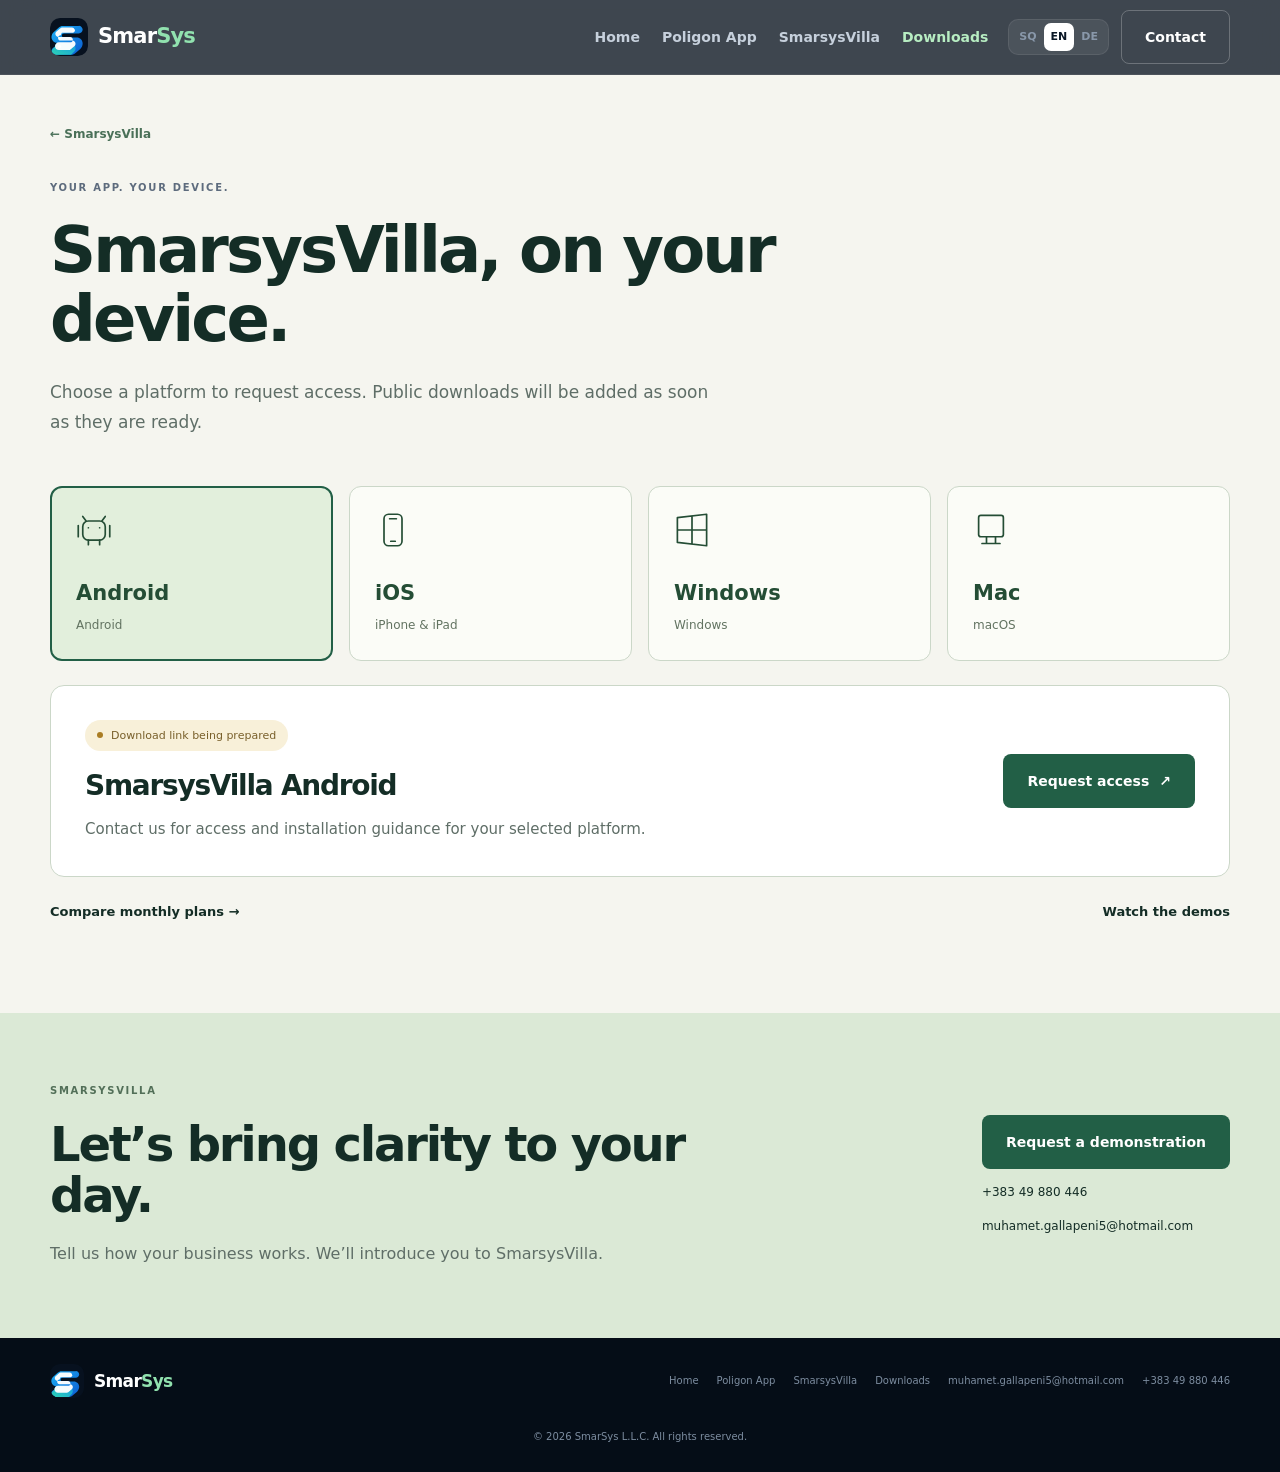
==== commit fe965828: "add Language" ====
--- a/downloads.html
+++ b/downloads.html
@@ -1,12 +1,12 @@
 <!doctype html>
-<html lang="sq">
+<html lang="en">
 <head>
   <meta charset="utf-8" />
   <meta name="viewport" content="width=device-width,initial-scale=1" />
   <meta name="theme-color" content="#07111f" />
-  <meta name="description" content="Zgjidh Android, iOS, Windows ose Mac dhe kërko akses në SmarsysVilla." />
+  <meta name="description" content="Choose Android, iOS, Windows or Mac and request access to SmarsysVilla." />
   <meta property="og:title" content="SmarsysVilla | Android, iOS, Windows & Mac" />
-  <meta property="og:description" content="Zgjidh Android, iOS, Windows ose Mac dhe kërko akses në SmarsysVilla." />
+  <meta property="og:description" content="Choose Android, iOS, Windows or Mac and request access to SmarsysVilla." />
   <meta property="og:type" content="website" />
   <meta property="og:image" content="assets/villa/desktop.jpg" />
   <title>SmarsysVilla | Android, iOS, Windows & Mac</title>
@@ -24,31 +24,31 @@
         <span>Smar<span class="brand-accent">Sys</span></span>
       </a>
 
-      <nav class="desktop-nav" aria-label="Primary navigation"><a href="index.html" data-i18n="navHome">Ballina</a><a href="poligon.html">Poligon App</a><a href="villa.html">SmarsysVilla</a><a href="downloads.html" aria-current="page" data-i18n="downloadsNav">Shkarkimet</a></nav>
+      <nav class="desktop-nav" aria-label="Primary navigation"><a href="index.html" data-i18n="navHome">Home</a><a href="poligon.html">Poligon App</a><a href="villa.html">SmarsysVilla</a><a href="downloads.html" aria-current="page" data-i18n="downloadsNav">Downloads</a></nav>
 
       <div class="nav-actions">
         <div class="language-switcher" aria-label="Language selector">
-          <button type="button" data-lang="sq" class="active">SQ</button>
-          <button type="button" data-lang="en">EN</button>
+          <button type="button" data-lang="sq">SQ</button>
+          <button type="button" data-lang="en" class="active">EN</button>
           <button type="button" data-lang="de">DE</button>
         </div>
-        <a class="btn btn-small btn-outline desktop-cta" href="#contact" data-i18n="navContact">Kontakti</a>
+        <a class="btn btn-small btn-outline desktop-cta" href="#contact" data-i18n="navContact">Contact</a>
         <button class="menu-toggle" type="button" aria-label="Open menu" aria-expanded="false">
           <span></span><span></span>
         </button>
       </div>
     </div>
 
-    <div class="mobile-menu" hidden><a href="index.html" data-i18n="navHome">Ballina</a><a href="poligon.html">Poligon App</a><a href="villa.html">SmarsysVilla</a><a href="downloads.html" aria-current="page" data-i18n="downloadsNav">Shkarkimet</a><a href="#contact" data-i18n="navContact">Kontakti</a></div>
+    <div class="mobile-menu" hidden><a href="index.html" data-i18n="navHome">Home</a><a href="poligon.html">Poligon App</a><a href="villa.html">SmarsysVilla</a><a href="downloads.html" aria-current="page" data-i18n="downloadsNav">Downloads</a><a href="#contact" data-i18n="navContact">Contact</a></div>
   </header>
 
-  <main id="main"><section class="download-section"><div class="container"><a class="back-link" href="villa.html">← SmarsysVilla</a><div class="section-heading"><div class="eyebrow light"><span data-i18n="downloadEyebrow">APLIKACIONI YT. PAJISJA JOTE.</span></div><h1 data-i18n="downloadTitle">SmarsysVilla, në pajisjen tënde.</h1><p data-i18n="downloadLead">Zgjidh platformën për të kërkuar akses. Shkarkimet publike do të shtohen sapo të jenë gati.</p></div><div class="platform-grid" role="group" aria-label="Platform"><button class="platform-choice selected" type="button" data-platform="android" aria-pressed="true"><span class="platform-icon" aria-hidden="true"><svg viewBox="0 0 32 32" width="36" height="36" fill="none" stroke="currentColor" stroke-width="1.5" stroke-linecap="round" stroke-linejoin="round"><rect x="6" y="8" width="20" height="17" rx="5"/><path d="m9 8-3-4m17 4 3-4M11 14h.01M21 14h.01M11 25v4m10-4v4M2 12v10m28-10v10"/></svg></span><strong>Android</strong><small>Android</small></button><button class="platform-choice" type="button" data-platform="ios" aria-pressed="false"><span class="platform-icon" aria-hidden="true"><svg viewBox="0 0 32 32" width="36" height="36" fill="none" stroke="currentColor" stroke-width="1.5" stroke-linecap="round" stroke-linejoin="round"><rect x="8" y="2" width="16" height="28" rx="4"/><path d="M13 6h6m-5 20h4"/></svg></span><strong>iOS</strong><small>iPhone & iPad</small></button><button class="platform-choice" type="button" data-platform="windows" aria-pressed="false"><span class="platform-icon" aria-hidden="true"><svg viewBox="0 0 32 32" width="36" height="36" fill="none" stroke="currentColor" stroke-width="1.5" stroke-linecap="round" stroke-linejoin="round"><path d="M3 5 29 2v28L3 27ZM16 4v24M3 16h26"/></svg></span><strong>Windows</strong><small>Windows</small></button><button class="platform-choice" type="button" data-platform="mac" aria-pressed="false"><span class="platform-icon" aria-hidden="true"><svg viewBox="0 0 32 32" width="36" height="36" fill="none" stroke="currentColor" stroke-width="1.5" stroke-linecap="round" stroke-linejoin="round"><rect x="5" y="3" width="22" height="19" rx="2"/><path d="M12 22v6m8-6v6M8 28h16"/></svg></span><strong>Mac</strong><small>macOS</small></button></div><div class="download-panel"><div><span class="availability"><i></i><span data-i18n="downloadPending">Lidhja e shkarkimit po përgatitet</span></span><h2>SmarsysVilla <span id="platform-name">Android</span></h2><p data-i18n="downloadPanelText">Na kontakto për akses dhe udhëzime instalimi për platformën e zgjedhur.</p></div><a id="platform-request" class="btn btn-primary" href="mailto:muhamet.gallapeni5@hotmail.com?subject=SmarsysVilla%20Android%20access"><span data-i18n="requestAccess">Kërko akses</span> ↗</a><span id="platform-announcement" class="sr-only" role="status"></span></div><div class="download-bottom"><a href="villa.html#pricing"><span data-i18n="comparePlans">Krahaso planet mujore →</span></a><a href="villa.html#demos" data-i18n="villaWatch">Shiko demonstrimet</a></div></div></section><section class="villa-contact" id="contact"><div class="container"><div><div class="eyebrow">SMARSYSVILLA</div><h2 data-i18n="villaCta">Le ta bëjmë punën tënde më të qartë.</h2><p data-i18n="villaCtaLead">Na trego si funksionon biznesi yt. Ne të prezantojmë SmarsysVilla.</p></div><div class="villa-contact-actions"><a class="btn btn-primary" href="mailto:muhamet.gallapeni5@hotmail.com?subject=SmarsysVilla%20Demo"><span data-i18n="villaRequestDemo">Kërko një demonstrim</span></a><a href="tel:+38349880446">+383 49 880 446</a><a href="mailto:muhamet.gallapeni5@hotmail.com">muhamet.gallapeni5@hotmail.com</a></div></div></section></main>
+  <main id="main"><section class="download-section"><div class="container"><a class="back-link" href="villa.html">← SmarsysVilla</a><div class="section-heading"><div class="eyebrow light"><span data-i18n="downloadEyebrow">YOUR APP. YOUR DEVICE.</span></div><h1 data-i18n="downloadTitle">SmarsysVilla, on your device.</h1><p data-i18n="downloadLead">Choose a platform to request access. Public downloads will be added as soon as they are ready.</p></div><div class="platform-grid" role="group" aria-label="Platform"><button class="platform-choice selected" type="button" data-platform="android" aria-pressed="true"><span class="platform-icon" aria-hidden="true"><svg viewBox="0 0 32 32" width="36" height="36" fill="none" stroke="currentColor" stroke-width="1.5" stroke-linecap="round" stroke-linejoin="round"><rect x="6" y="8" width="20" height="17" rx="5"/><path d="m9 8-3-4m17 4 3-4M11 14h.01M21 14h.01M11 25v4m10-4v4M2 12v10m28-10v10"/></svg></span><strong>Android</strong><small>Android</small></button><button class="platform-choice" type="button" data-platform="ios" aria-pressed="false"><span class="platform-icon" aria-hidden="true"><svg viewBox="0 0 32 32" width="36" height="36" fill="none" stroke="currentColor" stroke-width="1.5" stroke-linecap="round" stroke-linejoin="round"><rect x="8" y="2" width="16" height="28" rx="4"/><path d="M13 6h6m-5 20h4"/></svg></span><strong>iOS</strong><small>iPhone & iPad</small></button><button class="platform-choice" type="button" data-platform="windows" aria-pressed="false"><span class="platform-icon" aria-hidden="true"><svg viewBox="0 0 32 32" width="36" height="36" fill="none" stroke="currentColor" stroke-width="1.5" stroke-linecap="round" stroke-linejoin="round"><path d="M3 5 29 2v28L3 27ZM16 4v24M3 16h26"/></svg></span><strong>Windows</strong><small>Windows</small></button><button class="platform-choice" type="button" data-platform="mac" aria-pressed="false"><span class="platform-icon" aria-hidden="true"><svg viewBox="0 0 32 32" width="36" height="36" fill="none" stroke="currentColor" stroke-width="1.5" stroke-linecap="round" stroke-linejoin="round"><rect x="5" y="3" width="22" height="19" rx="2"/><path d="M12 22v6m8-6v6M8 28h16"/></svg></span><strong>Mac</strong><small>macOS</small></button></div><div class="download-panel"><div><span class="availability"><i></i><span data-i18n="downloadPending">Download link being prepared</span></span><h2>SmarsysVilla <span id="platform-name">Android</span></h2><p data-i18n="downloadPanelText">Contact us for access and installation guidance for your selected platform.</p></div><a id="platform-request" class="btn btn-primary" href="mailto:muhamet.gallapeni5@hotmail.com?subject=SmarsysVilla%20Android%20access"><span data-i18n="requestAccess">Request access</span> ↗</a><span id="platform-announcement" class="sr-only" role="status"></span></div><div class="download-bottom"><a href="villa.html#pricing"><span data-i18n="comparePlans">Compare monthly plans →</span></a><a href="villa.html#demos" data-i18n="villaWatch">Watch the demos</a></div></div></section><section class="villa-contact" id="contact"><div class="container"><div><div class="eyebrow">SMARSYSVILLA</div><h2 data-i18n="villaCta">Let’s bring clarity to your day.</h2><p data-i18n="villaCtaLead">Tell us how your business works. We’ll introduce you to SmarsysVilla.</p></div><div class="villa-contact-actions"><a class="btn btn-primary" href="mailto:muhamet.gallapeni5@hotmail.com?subject=SmarsysVilla%20Demo"><span data-i18n="villaRequestDemo">Request a demonstration</span></a><a href="tel:+38349880446">+383 49 880 446</a><a href="mailto:muhamet.gallapeni5@hotmail.com">muhamet.gallapeni5@hotmail.com</a></div></div></section></main>
 
   <footer>
     <div class="container footer-grid">
       <a class="brand footer-brand" href="index.html"><img src="assets/logo-mark.svg" alt="SmarSys logo" width="34" height="34" /><span>Smar<span class="brand-accent">Sys</span></span></a>
-      <p><span>© <span id="year"></span> SmarSys L.L.C.</span> <span data-i18n="footerRights">Të gjitha të drejtat e rezervuara.</span></p>
-      <div class="footer-links"><a href="index.html" data-i18n="navHome">Ballina</a><a href="poligon.html">Poligon App</a><a href="villa.html">SmarsysVilla</a><a href="downloads.html" aria-current="page" data-i18n="downloadsNav">Shkarkimet</a><a href="mailto:muhamet.gallapeni5@hotmail.com">muhamet.gallapeni5@hotmail.com</a><a href="tel:+38349880446">+383 49 880 446</a></div>
+      <p><span>© <span id="year"></span> SmarSys L.L.C.</span> <span data-i18n="footerRights">All rights reserved.</span></p>
+      <div class="footer-links"><a href="index.html" data-i18n="navHome">Home</a><a href="poligon.html">Poligon App</a><a href="villa.html">SmarsysVilla</a><a href="downloads.html" aria-current="page" data-i18n="downloadsNav">Downloads</a><a href="mailto:muhamet.gallapeni5@hotmail.com">muhamet.gallapeni5@hotmail.com</a><a href="tel:+38349880446">+383 49 880 446</a></div>
     </div>
   </footer>
 
